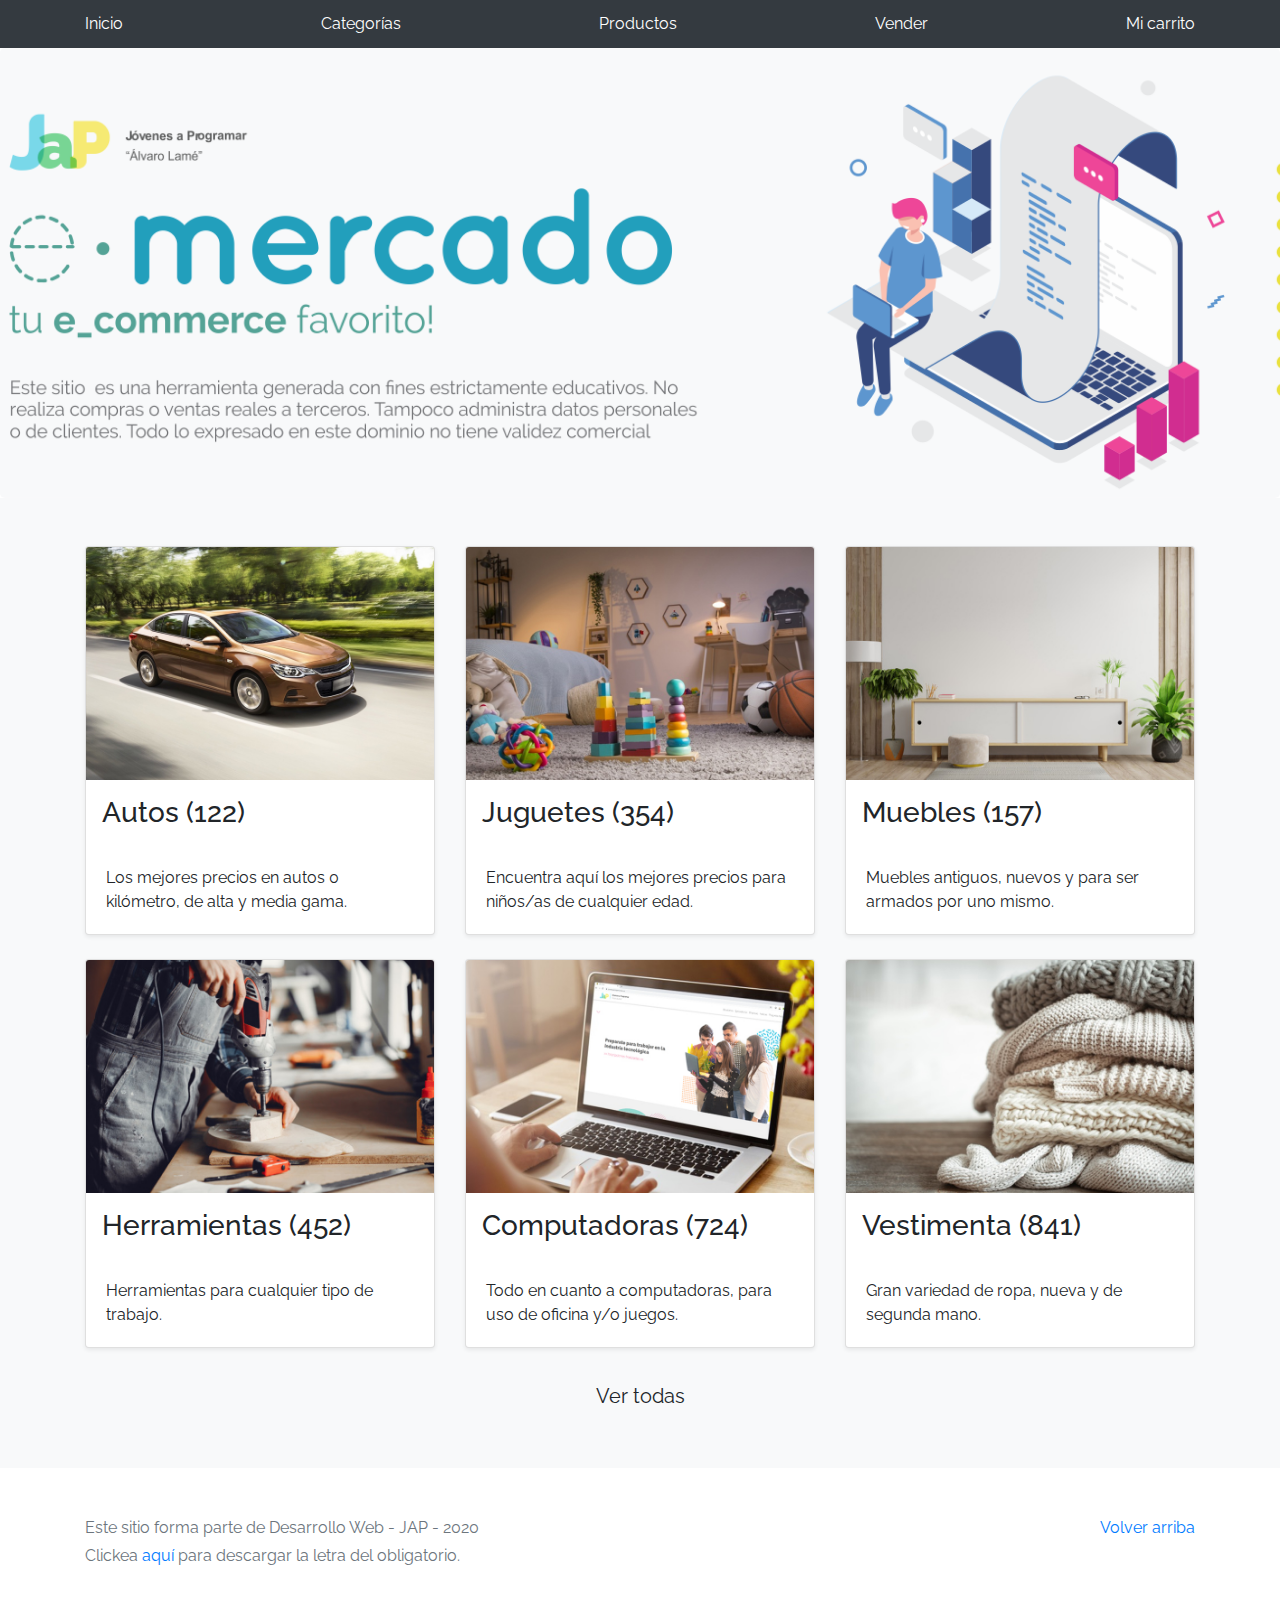
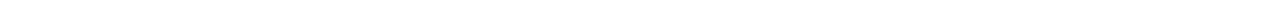
==== index.html @ 372eb01f "Carga de datos" ====
<!DOCTYPE html>
<!-- saved from url=(0049)https://getbootstrap.com/docs/4.3/examples/album/ -->
<html lang="en">
  <head>
    <meta http-equiv="Content-Type" content="text/html; charset=UTF-8">
    <meta name="viewport" content="width=device-width, initial-scale=1, shrink-to-fit=no">
    <meta name="description" content="">
    <title>eMercado - Todo lo que busques está aquí</title>

    <link rel="canonical" href="https://getbootstrap.com/docs/4.3/examples/album/">
    <link href="https://fonts.googleapis.com/css?family=Raleway:300,300i,400,400i,700,700i,900,900i" rel="stylesheet">
    <!-- Bootstrap core CSS -->
    <link href="css/bootstrap.min.css" rel="stylesheet">
    <link href="css/styles.css" rel="stylesheet">
  </head>
  <body>
    <nav class="site-header sticky-top py-1 bg-dark">
      <div class="container d-flex flex-column flex-md-row justify-content-between">
        <a class="py-2 d-none d-md-inline-block" href="index.html">Inicio</a>
        <a class="py-2 d-none d-md-inline-block" href="categories.html">Categorías</a>
        <a class="py-2 d-none d-md-inline-block" href="products.html">Productos</a>
        <a class="py-2 d-none d-md-inline-block" href="sell.html">Vender</a>
        <a class="py-2 d-none d-md-inline-block" href="cart.html">Mi carrito</a>
      </div>
    </nav>
    <main role="main">
      <section class="jumbotron text-center">
        <div class="m-5">
          <h1></h1>
        </div>
      </section>
      <div class="album py-5 bg-light">
        <div class="container">
          <div class="row">
            <div class="col-md-4">
              <a href="categories.html" class="card mb-4 shadow-sm custom-card">
                <img class="bd-placeholder-img card-img-top"  src="img/cat1.jpg">
                <h3 class="m-3">Autos (122)</h3>
                <div class="card-body">
                  <p class="card-text">Los mejores precios en autos 0 kilómetro, de alta y media gama.</p>
                </div>
              </a>
            </div>
            <div class="col-md-4">
                <a href="categories.html" class="card mb-4 shadow-sm custom-card">
                  <img class="bd-placeholder-img card-img-top" src="img/cat2.jpg">
                  <h3 class="m-3">Juguetes (354)</h3>
                  <div class="card-body">
                    <p class="card-text">Encuentra aquí los mejores precios para niños/as de cualquier edad.</p>
                  </div>
                </a>
            </div>
            <div class="col-md-4">
                <a href="categories.html" class="card mb-4 shadow-sm custom-card">
                  <img class="bd-placeholder-img card-img-top" src="img/cat3.jpg">
                  <h3 class="m-3">Muebles (157)</h3>
                  <div class="card-body">
                    <p class="card-text">Muebles antiguos, nuevos y para ser armados por uno mismo.</p>
                  </div>
                </a>
            </div>
            <div class="col-md-4">
                <a href="categories.html" class="card mb-4 shadow-sm custom-card">
                  <img class="bd-placeholder-img card-img-top" src="img/cat4.jpg">
                  <h3 class="m-3">Herramientas (452)</h3>
                  <div class="card-body">
                    <p class="card-text">Herramientas para cualquier tipo de trabajo.</p>
                  </div>
                </a>
            </div>
            <div class="col-md-4">
                <a href="categories.html" class="card mb-4 shadow-sm custom-card">
                  <img class="bd-placeholder-img card-img-top" src="img/cat5.jpg">
                  <h3 class="m-3">Computadoras (724)</h3>
                  <div class="card-body">
                    <p class="card-text">Todo en cuanto a computadoras, para uso de oficina y/o juegos.</p>
                  </div>
                </a>
            </div>
            <div class="col-md-4">
                <a href="categories.html" class="card mb-4 shadow-sm custom-card">
                  <img class="bd-placeholder-img card-img-top" src="img/cat6.jpg">
                  <h3 class="m-3">Vestimenta (841)</h3>
                  <div class="card-body">
                    <p class="card-text">Gran variedad de ropa, nueva y de segunda mano.</p>
                  </div>
                </a>
            </div>
          </div>
          <div class="row">
              <a type="button" class="btn btn-light btn-lg btn-block" href="categories.html">Ver todas</a>
          </div>
        </div>
      </div>
    </main>
    <footer class="text-muted">
      <div class="container">
        <p class="float-right">
          <a href="#">Volver arriba</a>
        </p>
        <p>Este sitio forma parte de Desarrollo Web - JAP - 2020</p>
        <p>Clickea <a target="_blank" href="Letra.pdf">aquí</a> para descargar la letra del obligatorio.</p>
      </div>
    </footer>
    <script src="js/jquery-3.4.1.min.js"></script>
    <script src="js/bootstrap.bundle.min.js"></script>
    <script src="js/init.js"></script>
  </body>
</html>
---- css/styles.css ----
.jumbotron, .card-body, .container, .site-header{
    font-family: 'Raleway', serif !important;
}

.jumbotron .display-4{
    font-weight: bold;
}

.jumbotron {
  height: 50vh;
  padding: 5em inherit;
  margin-bottom: 0;
  background-color: #53C0FB;
  background: url('../img/cover_back.png');
  background-size: cover;
  background-position: center;
  background-repeat: no-repeat;
  color: black;
  font-weight: bold;
}

@media (min-width: 768px) {
  .jumbotron {
    padding-top: 6rem;
    padding-bottom: 6rem;
  }
}

.jumbotron p:last-child {
  margin-bottom: 0;
}

.jumbotron-heading {
  font-weight: 300;
}

.jumbotron .container {
  max-width: 40rem;
  background-color: rgba(255, 255, 255, 0.5);
  border-radius: 10px;
  text-shadow: 1px 1px 2px grey;
}

.jumbotron .lead{
  font-size: 38px;
}

footer {
  padding-top: 3rem;
  padding-bottom: 3rem;
}

footer p {
  margin-bottom: .25rem;
}

.site-header a {
  color: white;
  transition: ease-in-out color .15s;
}

.light-text {
  color: white;
}

.site-header .dropdown-menu a {
  color: black;
}

.dropzone{
  border: 2px dashed #0087F7;
  border-radius: 5px;
  background: white;
}

.alert{
  position: fixed;
  top:80px;
  width: 50%;
  left: 50%;
  transform: translate(-50%, 0);
}

.lds-ring {
  display: inline-block;
  position: relative;
  width: 64px;
  height: 64px;
  top:50%;
  left: 50%;
}
.lds-ring div {
  box-sizing: border-box;
  display: block;
  position: absolute;
  width: 51px;
  height: 51px;
  margin: 6px;
  border: 6px solid #fff;
  border-radius: 50%;
  animation: lds-ring 1.2s cubic-bezier(0.5, 0, 0.5, 1) infinite;
  border-color: #fff transparent transparent transparent;
}
.lds-ring div:nth-child(1) {
  animation-delay: -0.45s;
}
.lds-ring div:nth-child(2) {
  animation-delay: -0.3s;
}
.lds-ring div:nth-child(3) {
  animation-delay: -0.15s;
}
@keyframes lds-ring {
  0% {
    transform: rotate(0deg);
  }
  100% {
    transform: rotate(360deg);
  }
}

#spinner-wrapper{
  position: fixed;
  background-color: rgba(0,0,0,0.5);
  width:100%;
  height: 100%;
  top:0;
  left:0;
  z-index: 1021;
  display: none;
}

a.custom-card,
a.custom-card:hover {
  color: inherit;
  text-decoration: inherit;
}

.checked {
  color: orange;
}
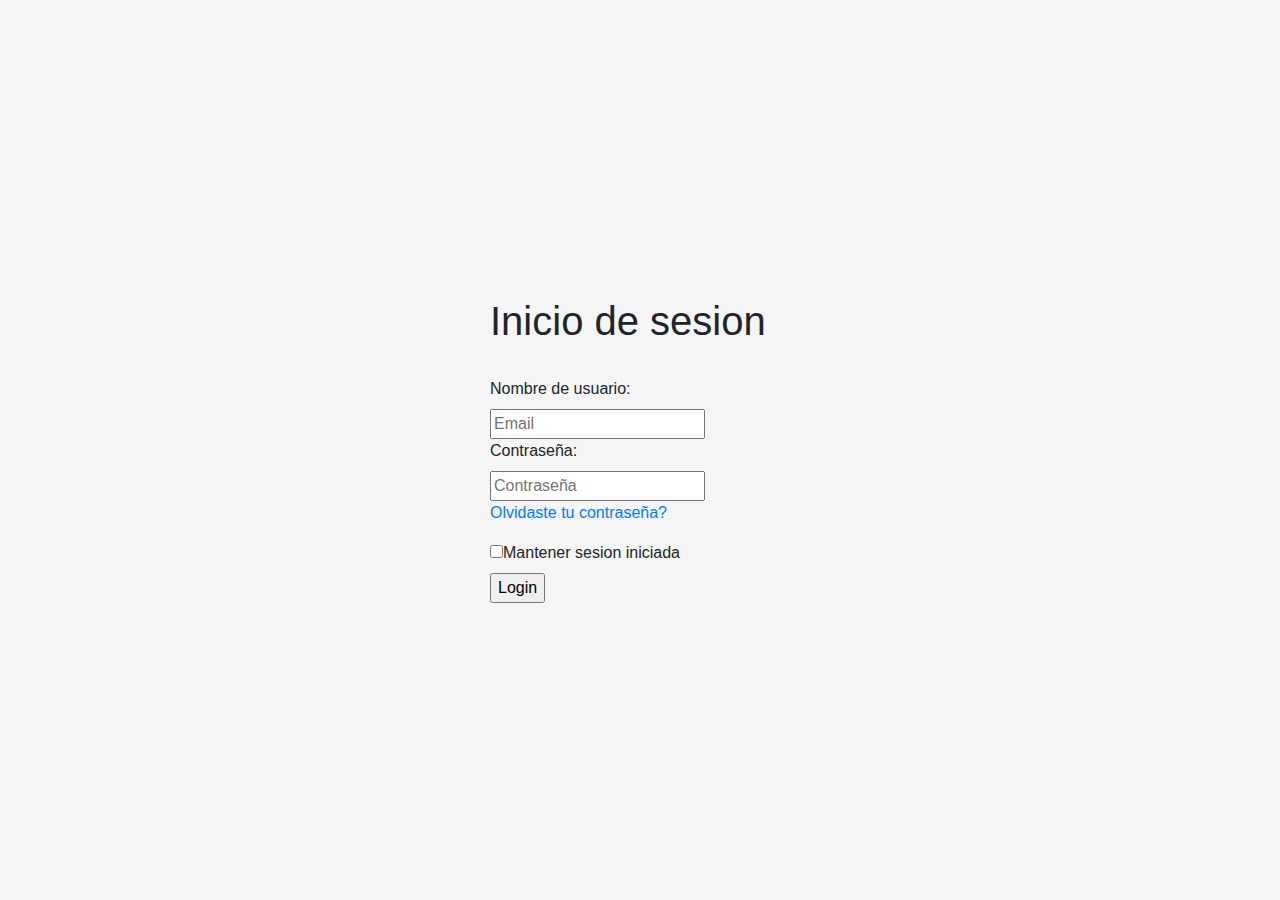
==== commit d51a0635: "Login" ====
--- a/index.html
+++ b/index.html
@@ -1,109 +1,58 @@
 <!DOCTYPE html>
 <!-- saved from url=(0049)https://getbootstrap.com/docs/4.3/examples/album/ -->
 <html lang="en">
-  <head>
-    <meta http-equiv="Content-Type" content="text/html; charset=UTF-8">
-    <meta name="viewport" content="width=device-width, initial-scale=1, shrink-to-fit=no">
-    <meta name="description" content="">
-    <title>eMercado - Todo lo que busques está aquí</title>
 
-    <link rel="canonical" href="https://getbootstrap.com/docs/4.3/examples/album/">
-    <link href="https://fonts.googleapis.com/css?family=Raleway:300,300i,400,400i,700,700i,900,900i" rel="stylesheet">
-    <!-- Bootstrap core CSS -->
-    <link href="css/bootstrap.min.css" rel="stylesheet">
-    <link href="css/styles.css" rel="stylesheet">
-  </head>
-  <body>
-    <nav class="site-header sticky-top py-1 bg-dark">
-      <div class="container d-flex flex-column flex-md-row justify-content-between">
-        <a class="py-2 d-none d-md-inline-block" href="index.html">Inicio</a>
-        <a class="py-2 d-none d-md-inline-block" href="categories.html">Categorías</a>
-        <a class="py-2 d-none d-md-inline-block" href="products.html">Productos</a>
-        <a class="py-2 d-none d-md-inline-block" href="sell.html">Vender</a>
-        <a class="py-2 d-none d-md-inline-block" href="cart.html">Mi carrito</a>
-      </div>
-    </nav>
-    <main role="main">
-      <section class="jumbotron text-center">
-        <div class="m-5">
-          <h1></h1>
-        </div>
-      </section>
-      <div class="album py-5 bg-light">
-        <div class="container">
-          <div class="row">
-            <div class="col-md-4">
-              <a href="categories.html" class="card mb-4 shadow-sm custom-card">
-                <img class="bd-placeholder-img card-img-top"  src="img/cat1.jpg">
-                <h3 class="m-3">Autos (122)</h3>
-                <div class="card-body">
-                  <p class="card-text">Los mejores precios en autos 0 kilómetro, de alta y media gama.</p>
-                </div>
-              </a>
-            </div>
-            <div class="col-md-4">
-                <a href="categories.html" class="card mb-4 shadow-sm custom-card">
-                  <img class="bd-placeholder-img card-img-top" src="img/cat2.jpg">
-                  <h3 class="m-3">Juguetes (354)</h3>
-                  <div class="card-body">
-                    <p class="card-text">Encuentra aquí los mejores precios para niños/as de cualquier edad.</p>
-                  </div>
-                </a>
-            </div>
-            <div class="col-md-4">
-                <a href="categories.html" class="card mb-4 shadow-sm custom-card">
-                  <img class="bd-placeholder-img card-img-top" src="img/cat3.jpg">
-                  <h3 class="m-3">Muebles (157)</h3>
-                  <div class="card-body">
-                    <p class="card-text">Muebles antiguos, nuevos y para ser armados por uno mismo.</p>
-                  </div>
-                </a>
-            </div>
-            <div class="col-md-4">
-                <a href="categories.html" class="card mb-4 shadow-sm custom-card">
-                  <img class="bd-placeholder-img card-img-top" src="img/cat4.jpg">
-                  <h3 class="m-3">Herramientas (452)</h3>
-                  <div class="card-body">
-                    <p class="card-text">Herramientas para cualquier tipo de trabajo.</p>
-                  </div>
-                </a>
-            </div>
-            <div class="col-md-4">
-                <a href="categories.html" class="card mb-4 shadow-sm custom-card">
-                  <img class="bd-placeholder-img card-img-top" src="img/cat5.jpg">
-                  <h3 class="m-3">Computadoras (724)</h3>
-                  <div class="card-body">
-                    <p class="card-text">Todo en cuanto a computadoras, para uso de oficina y/o juegos.</p>
-                  </div>
-                </a>
-            </div>
-            <div class="col-md-4">
-                <a href="categories.html" class="card mb-4 shadow-sm custom-card">
-                  <img class="bd-placeholder-img card-img-top" src="img/cat6.jpg">
-                  <h3 class="m-3">Vestimenta (841)</h3>
-                  <div class="card-body">
-                    <p class="card-text">Gran variedad de ropa, nueva y de segunda mano.</p>
-                  </div>
-                </a>
-            </div>
-          </div>
-          <div class="row">
-              <a type="button" class="btn btn-light btn-lg btn-block" href="categories.html">Ver todas</a>
-          </div>
-        </div>
-      </div>
-    </main>
-    <footer class="text-muted">
-      <div class="container">
-        <p class="float-right">
-          <a href="#">Volver arriba</a>
-        </p>
-        <p>Este sitio forma parte de Desarrollo Web - JAP - 2020</p>
-        <p>Clickea <a target="_blank" href="Letra.pdf">aquí</a> para descargar la letra del obligatorio.</p>
-      </div>
-    </footer>
-    <script src="js/jquery-3.4.1.min.js"></script>
-    <script src="js/bootstrap.bundle.min.js"></script>
-    <script src="js/init.js"></script>
-  </body>
+<head>
+  <meta http-equiv="Content-Type" content="text/html; charset=UTF-8">
+  <meta name="viewport" content="width=device-width, initial-scale=1, shrink-to-fit=no">
+  <meta name="description" content="">
+  <title>eMercado - Todo lo que busques está aquí</title>
+
+  <link rel="canonical" href="https://getbootstrap.com/docs/4.3/examples/album/">
+  <link href="https://fonts.googleapis.com/css?family=Raleway:300,300i,400,400i,700,700i,900,900i" rel="stylesheet">
+  <!-- Bootstrap core CSS -->
+  <link href="css/bootstrap.min.css" rel="stylesheet">
+  <link href="css/styles.css" rel="stylesheet">
+  <style>
+    html, body{
+      height: 100%;
+    }
+
+    body {
+      display: -ms-flexbox;
+      display: flex;
+      -ms-flex-align: center;
+      align-items: center;
+      padding-top: 40px;
+      padding-bottom: 40px;
+      background-color: #f5f5f5;
+    }
+
+    .signin {
+      width: 100%;
+      max-width: 330px;
+      padding: 15px;
+      margin: auto;
+    }
+  </style>
+</head>
+
+<body>
+  <div id="login" class="signin">
+    <h1>Inicio de sesion</h1><br>
+    <label for="name">Nombre de usuario:</label>
+    <input type="name" placeholder="Email" id="nombre"> <br>
+
+    <label for="password">Contraseña:</label> <br>
+    <input type="password" placeholder="Contraseña" id="contrasena"> <br>
+    <p><a href="#">Olvidaste tu contraseña?</a>
+    <div id="lower">
+        <input type="checkbox"><label class="check" for="checkbox">Mantener sesion iniciada</label> <br>
+        <input type="submit" value="Login" id="enviar">
+    </div>
+  </div>
+
+  <script src="js/init.js"></script>
+  <script src="js/login.js"></script>
+</body>
 </html>